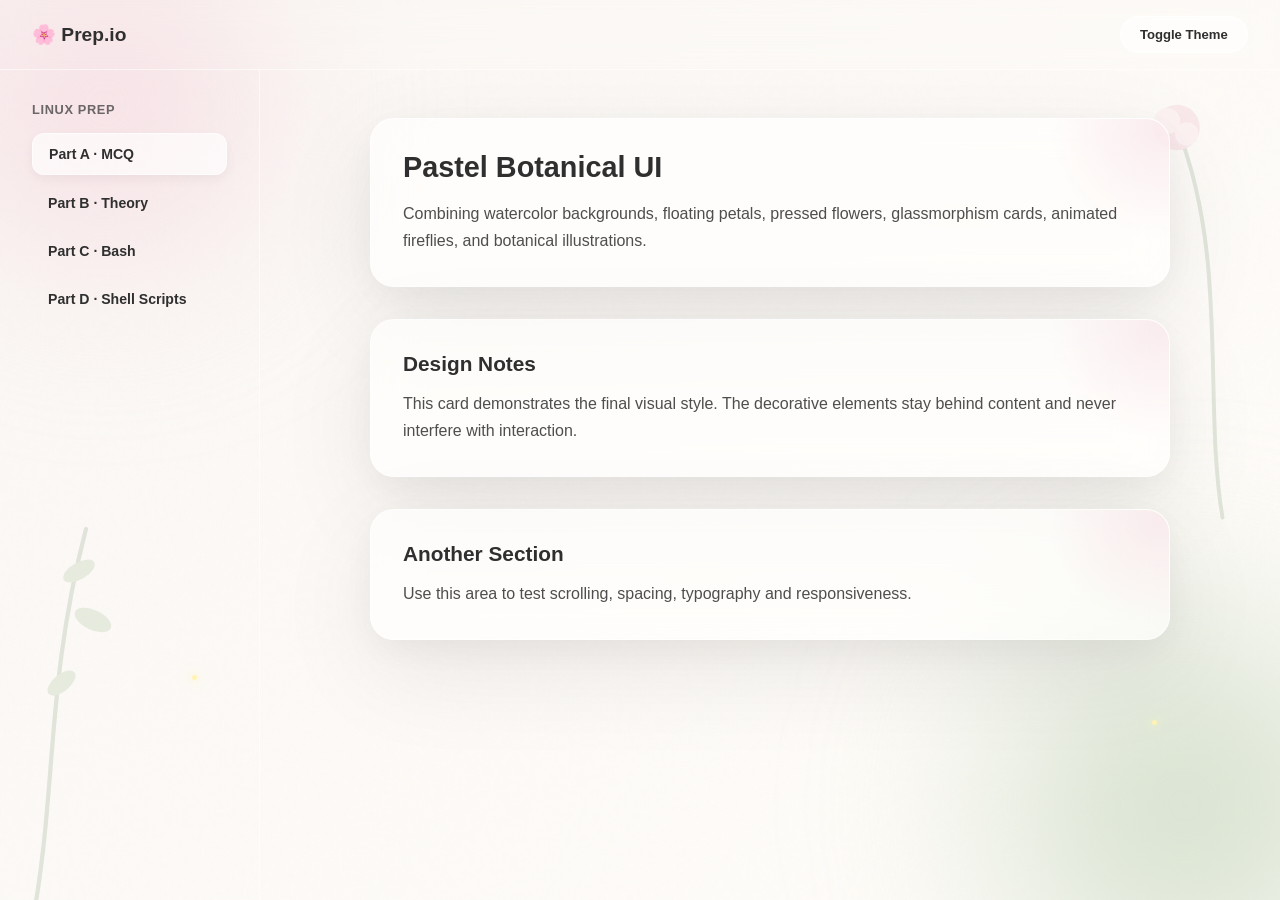
==== IOT/flower-demo.html @ 2a476074 "design: implement Botanical Journal aesthetic prototype with SVG peonies/stems, floating petals, fir" ====
<!DOCTYPE html>
<html lang="en">
<head>
  <meta charset="UTF-8">
  <meta name="viewport" content="width=device-width, initial-scale=1.0">
  <title>Pastel Botanical Dashboard</title>
  <link rel="stylesheet" href="flower-demo.css">
</head>
<body>

  <!-- Background Layer: Watercolor gradient blobs -->
  <div class="parallax-layer layer-back">
    <div class="watercolor watercolor-left"></div>
    <div class="watercolor watercolor-right"></div>
  </div>

  <!-- Middle Layer: Botanical SVG decorations -->
  <div class="parallax-layer layer-middle">
    
    <!-- Left Botanical Stem: Eucalyptus Leaves -->
    <div class="botanical-wrapper left-wrap">
      <svg class="botanical botanical-left" viewBox="0 0 400 700" xmlns="http://www.w3.org/2000/svg">
        <path d="M100 700 C140 500 120 350 180 120" class="stem" />
        <ellipse cx="170" cy="180" rx="25" ry="12" class="leaf" transform="rotate(-30 170 180)" />
        <ellipse cx="190" cy="250" rx="28" ry="14" class="leaf" transform="rotate(25 190 250)" />
        <ellipse cx="145" cy="340" rx="24" ry="12" class="leaf" transform="rotate(-40 145 340)" />
      </svg>
    </div>
    
    <!-- Right Botanical Stem: Peony Blooms -->
    <div class="botanical-wrapper right-wrap">
      <svg class="botanical botanical-right" viewBox="0 0 400 700" xmlns="http://www.w3.org/2000/svg">
        <path d="M250 700 C220 520 260 300 180 100" class="stem" />
        <circle cx="180" cy="100" r="35" class="peony" />
        <circle cx="165" cy="90" r="20" class="peony-inner" />
        <circle cx="195" cy="110" r="18" class="peony-inner" />
      </svg>
    </div>

  </div>

  <!-- Animated floating fireflies -->
  <div class="fireflies">
    <span></span>
    <span></span>
    <span></span>
    <span></span>
    <span></span>
  </div>

  <!-- Floating petals -->
  <div class="petals">
    <span></span>
    <span></span>
    <span></span>
    <span></span>
    <span></span>
    <span></span>
    <span></span>
  </div>

  <!-- Header -->
  <header>
    <div class="brand">🌸 Prep.io</div>
    <button id="themeToggle">Toggle Theme</button>
  </header>

  <!-- Main Grid Layout -->
  <div class="layout">
    
    <!-- Sidebar -->
    <aside class="sidebar">
      <h3>Linux Prep</h3>
      <ul>
        <li class="active">Part A · MCQ</li>
        <li>Part B · Theory</li>
        <li>Part C · Bash</li>
        <li>Part D · Shell Scripts</li>
      </ul>
    </aside>

    <!-- Content Pane -->
    <main>
      <div class="card">
        <h1>Pastel Botanical UI</h1>
        <p>
          Combining watercolor backgrounds,
          floating petals,
          pressed flowers,
          glassmorphism cards,
          animated fireflies,
          and botanical illustrations.
        </p>
      </div>

      <div class="card">
        <h2>Design Notes</h2>
        <p>
          This card demonstrates the final visual style.
          The decorative elements stay behind content and never interfere with interaction.
        </p>
      </div>

      <div class="card">
        <h2>Another Section</h2>
        <p>
          Use this area to test scrolling, spacing, typography and responsiveness.
        </p>
      </div>
    </main>

  </div>

  <!-- Interactive JavaScript -->
  <script>
    // Theme toggle logic (body.dark variable changes)
    const btn = document.getElementById("themeToggle");
    btn.addEventListener("click", () => {
      document.body.classList.toggle("dark");
    });

    // Layered Parallax Movement (translates wrapper blocks to keep sways active)
    document.addEventListener("mousemove", (e) => {
      const x = (e.clientX / window.innerWidth - 0.5) * 20;
      const y = (e.clientY / window.innerHeight - 0.5) * 20;
      
      const wrapLeft = document.querySelector(".left-wrap");
      const wrapRight = document.querySelector(".right-wrap");
      
      if (wrapLeft) {
        wrapLeft.style.transform = `translate(${x}px, ${y}px)`;
      }
      
      if (wrapRight) {
        wrapRight.style.transform = `translate(${-x}px, ${-y}px)`;
      }
    });
  </script>

</body>
</html>
---- IOT/flower-demo.css ----
/* ============================================================
   PREMIUM "BOTANICAL JOURNAL" SANDBOX STYLESHEET
   ============================================================ */

/* Premium Palette Variables */
:root {
  --blush: #f5d7df;
  --lavender: #ddd5f7;
  --sage: #cad9c2;
  --cream: #fffdf9;
  --peony: #efb4c5;
  --peony-dark: #df95aa;
  --leaf: #a7c19b;
  --gold: #e7c97d;
  
  --bg: #faf7f4;
  --panel: rgba(255, 255, 255, 0.65);
  --text: #2f2f2f;
  --border: rgba(255, 255, 255, 0.6);
  --shadow: rgba(0, 0, 0, 0.05);
  --shadow-deep: rgba(0, 0, 0, 0.08);
}

body.dark {
  --bg: #18171b;
  --panel: rgba(40, 40, 45, 0.55);
  --text: #f3f3f3;
  --border: rgba(255, 255, 255, 0.08);
  --shadow: rgba(0, 0, 0, 0.2);
  --shadow-deep: rgba(0, 0, 0, 0.35);
  
  --blush: #7a5d65;
  --lavender: #5a547a;
  --sage: #4e5e48;
  --cream: #1e1b20;
  --peony: #df95aa;
  --peony-dark: #b86b80;
  --leaf: #7e9b7b;
  --gold: #b5984d;
}

* {
  margin: 0;
  padding: 0;
  box-sizing: border-box;
}

/* Base Body with Inline SVG Paper Texture */
body {
  font-family: Inter, Segoe UI, sans-serif;
  background: linear-gradient(135deg, var(--bg), #fffdf9);
  color: var(--text);
  min-height: 100vh;
  overflow: hidden;
  display: flex;
  flex-direction: column;
  transition: background-color 0.4s ease, color 0.4s ease;
  position: relative;
}

body.dark {
  background: linear-gradient(135deg, var(--bg), #1c1a1f);
}

/* Subtle offline paper texture */
body::before {
  content: "";
  position: fixed;
  inset: 0;
  background-image: url("data:image/svg+xml,%3Csvg viewBox='0 0 200 200' xmlns='http://www.w3.org/2000/svg'%3E%3Cfilter id='noiseFilter'%3E%3CfeTurbulence type='fractalNoise' baseFrequency='0.65' numOctaves='3' stitchTiles='stitch'/%3E%3C/filter%3E%3Crect width='100%25' height='100%25' filter='url(%23noiseFilter)'/%3E%3C/svg%3E");
  opacity: 0.015;
  pointer-events: none;
  z-index: -10;
}

/* HEADER */
header {
  height: 70px;
  display: flex;
  align-items: center;
  justify-content: space-between;
  padding: 0 2rem;
  position: relative;
  z-index: 50;
  backdrop-filter: blur(15px);
  border-bottom: 1px solid var(--border);
}

.brand {
  font-size: 1.2rem;
  font-weight: 700;
}

header button {
  padding: 0.6rem 1.2rem;
  border: 1px solid var(--border);
  border-radius: 999px;
  cursor: pointer;
  background: var(--panel);
  color: var(--text);
  font-family: inherit;
  font-weight: 600;
  font-size: 0.82rem;
  transition: all 0.2s ease;
}

header button:hover {
  background: var(--bg);
  transform: translateY(-1px);
}

/* LAYOUT */
.layout {
  display: flex;
  flex: 1;
  height: calc(100vh - 70px);
  position: relative;
}

.sidebar {
  width: 260px;
  padding: 2rem;
  border-right: 1px solid var(--border);
  z-index: 5;
}

.sidebar h3 {
  font-size: 0.8rem;
  text-transform: uppercase;
  font-weight: 700;
  letter-spacing: 0.05em;
  color: var(--text);
  opacity: 0.7;
  margin-bottom: 1rem;
}

.sidebar ul {
  list-style: none;
}

.sidebar li {
  padding: 0.75rem 1rem;
  border-radius: 12px;
  margin-bottom: 0.5rem;
  font-size: 0.88rem;
  font-weight: 550;
  color: var(--text);
  cursor: pointer;
  transition: all 0.2s ease;
}

.sidebar li.active {
  background: var(--panel);
  border: 1px solid var(--border);
  box-shadow: 0 4px 12px var(--shadow);
}

main {
  flex: 1;
  padding: 3rem;
  overflow-y: auto;
  z-index: 5;
}

/* EXTRA PREMIUM GLASS CARDS */
.card {
  background: var(--panel);
  backdrop-filter: blur(24px) saturate(180%);
  border: 1px solid var(--border);
  border-radius: 24px;
  padding: 2rem;
  margin-bottom: 2rem;
  box-shadow: 0 10px 40px var(--shadow), 0 30px 100px var(--shadow-deep);
  position: relative;
  overflow: hidden;
  max-width: 800px;
  margin-left: auto;
  margin-right: auto;
  transition: transform 0.25s ease, box-shadow 0.25s ease;
}

.card:hover {
  transform: translateY(-2px);
  box-shadow: 0 15px 45px var(--shadow), 0 35px 110px var(--shadow-deep);
}

.card::before {
  content: "";
  position: absolute;
  top: -100px;
  right: -100px;
  width: 220px;
  height: 220px;
  border-radius: 50%;
  background: radial-gradient(circle, var(--blush), transparent 70%);
  opacity: 0.45;
  pointer-events: none;
}

.card h1 {
  font-size: 1.8rem;
  font-weight: 700;
  margin-bottom: 1rem;
}

.card h2 {
  font-size: 1.3rem;
  font-weight: 700;
  margin-bottom: 0.85rem;
}

.card p {
  line-height: 1.7;
  color: var(--text);
  opacity: 0.85;
}

/* WATERCOLOR BLOBS */
.watercolor {
  position: fixed;
  pointer-events: none;
  filter: blur(80px);
  z-index: -2;
  border-radius: 50%;
  transition: background-color 0.4s ease, transform 0.2s ease-out;
}

.watercolor-left {
  width: 450px;
  height: 450px;
  top: -120px;
  left: -120px;
  background: radial-gradient(circle, var(--blush), transparent 70%);
}

.watercolor-right {
  width: 550px;
  height: 550px;
  bottom: -180px;
  right: -180px;
  background: radial-gradient(circle, var(--sage), transparent 70%);
}

/* ============================================================
   PARALLAX LAYERS & BOTANICAL SVGS
   ============================================================ */

.parallax-layer {
  position: fixed;
  inset: 0;
  pointer-events: none;
  z-index: -1;
  will-change: transform;
}

.layer-middle {
  z-index: 1; /* Sits behind text but can frame containers */
}

/* Botanical SVG Containers */
.botanical-wrapper {
  position: absolute;
  pointer-events: none;
  will-change: transform;
  transition: transform 0.2s ease-out;
}

.left-wrap {
  left: -40px;
  bottom: -40px;
  width: 280px;
  height: 500px;
}

.right-wrap {
  right: -40px;
  top: 50px;
  width: 260px;
  height: 480px;
}

.botanical {
  width: 100%;
  height: 100%;
  display: block;
  opacity: 0.25;
  transition: opacity 0.4s ease;
}

body.dark .botanical {
  opacity: 0.15;
}

/* Leaf SVG Styles */
.stem {
  stroke: var(--floral-stem, #90a787);
  stroke-width: 6;
  fill: none;
  stroke-linecap: round;
  transition: stroke 0.4s ease;
}

.leaf {
  fill: var(--leaf, #b5c8ac);
  transition: fill 0.4s ease;
}

/* Peony SVG Styles */
.peony {
  fill: var(--peony, #efb4c5);
  transition: fill 0.4s ease;
}

.peony-inner {
  fill: #ffdbe5;
  transition: fill 0.4s ease;
}

body.dark .peony-inner {
  fill: #ffccd8;
}

/* Gentle Plant Sway Animations */
@keyframes plantSway {
  0% { transform: rotate(-2deg); }
  50% { transform: rotate(2deg); }
  100% { transform: rotate(-2deg); }
}

.botanical-left {
  animation: plantSway 9s ease-in-out infinite;
  transform-origin: bottom center;
}

.botanical-right {
  animation: plantSway 11s ease-in-out infinite reverse;
  transform-origin: bottom center;
}


/* ============================================================
   FIREFLIES & FLOATING PETALS
   ============================================================ */

.fireflies {
  position: fixed;
  inset: 0;
  pointer-events: none;
  z-index: 0;
}

.fireflies span {
  position: absolute;
  width: 5px;
  height: 5px;
  border-radius: 50%;
  background: #fff3b5;
  box-shadow: 0 0 10px #fff3b5, 0 0 20px #fff3b5;
  animation: firefly 12s linear infinite;
  will-change: transform, opacity;
}

.fireflies span:nth-child(1) { left: 15%; top: 75%; animation-delay: 0s; animation-duration: 12s; }
.fireflies span:nth-child(2) { left: 30%; top: 40%; animation-delay: 2s; animation-duration: 9s; }
.fireflies span:nth-child(3) { left: 55%; top: 65%; animation-delay: 4s; animation-duration: 14s; }
.fireflies span:nth-child(4) { left: 75%; top: 25%; animation-delay: 1s; animation-duration: 10s; }
.fireflies span:nth-child(5) { left: 90%; top: 80%; animation-delay: 3s; animation-duration: 11s; }

@keyframes firefly {
  0% {
    opacity: 0;
    transform: translateY(0) translateX(0);
  }
  20% {
    opacity: 0.8;
  }
  50% {
    transform: translateY(-80px) translateX(30px);
    opacity: 1;
  }
  80% {
    opacity: 0.6;
  }
  100% {
    opacity: 0;
    transform: translateY(-160px) translateX(-10px);
  }
}

/* Floating animated petals */
.petals {
  position: fixed;
  inset: 0;
  pointer-events: none;
  overflow: hidden;
  z-index: 1;
}

.petals span {
  position: absolute;
  bottom: -50px;
  width: 14px;
  height: 14px;
  background: var(--blush);
  border-radius: 70% 0 70% 0;
  opacity: 0.35;
  animation: floatPetal linear infinite;
  will-change: transform;
}

.petals span:nth-child(1) { left: 5%; animation-duration: 18s; }
.petals span:nth-child(2) { left: 18%; animation-duration: 24s; }
.petals span:nth-child(3) { left: 35%; animation-duration: 20s; }
.petals span:nth-child(4) { left: 52%; animation-duration: 23s; }
.petals span:nth-child(5) { left: 68%; animation-duration: 21s; }
.petals span:nth-child(6) { left: 82%; animation-duration: 26s; }
.petals span:nth-child(7) { left: 94%; animation-duration: 17s; }

@keyframes floatPetal {
  from {
    transform: translateY(105vh) rotate(0deg);
  }
  to {
    transform: translateY(-20vh) rotate(720deg);
  }
}

/* MOBILE */
@media (max-width: 900px) {
  .sidebar {
    display: none;
  }
  
  main {
    padding: 1.5rem;
  }
  
  .card {
    padding: 1.5rem;
  }
  
  .left-wrap {
    width: 160px;
    height: 280px;
  }
  
  .right-wrap {
    width: 150px;
    height: 270px;
  }
  
  .watercolor-left {
    width: 250px;
    height: 250px;
  }
  
  .watercolor-right {
    width: 300px;
    height: 300px;
  }
}
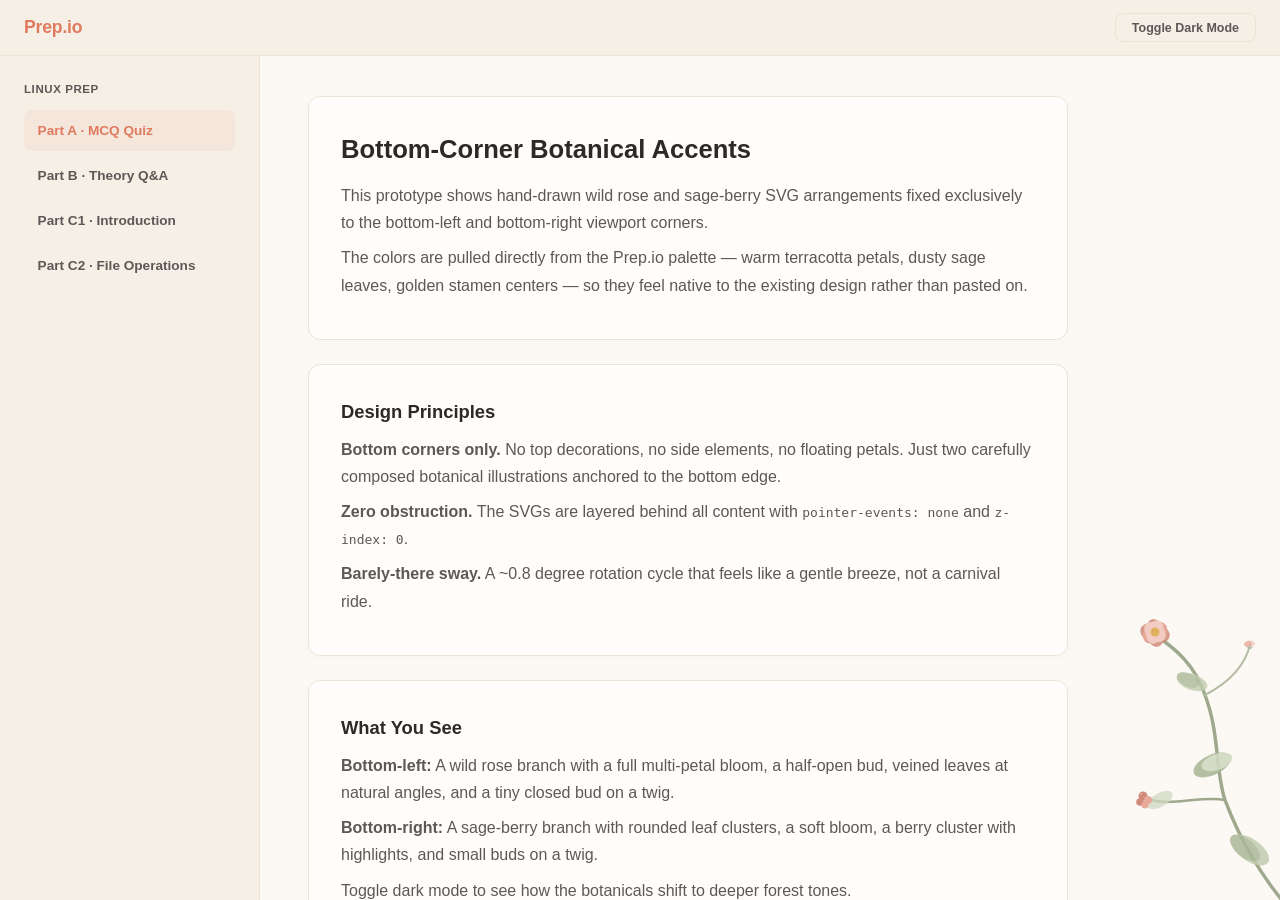
==== commit 9d7d8ee1: "design: rewrite botanical sandbox — realistic wild rose & sage-berry SVGs in bottom corners only, ma" ====
--- a/IOT/flower-demo.html
+++ b/IOT/flower-demo.html
@@ -3,137 +3,234 @@
 <head>
   <meta charset="UTF-8">
   <meta name="viewport" content="width=device-width, initial-scale=1.0">
-  <title>Pastel Botanical Dashboard</title>
+  <title>Bottom Corner Botanicals — Design Prototype</title>
   <link rel="stylesheet" href="flower-demo.css">
 </head>
 <body>
 
-  <!-- Background Layer: Watercolor gradient blobs -->
-  <div class="parallax-layer layer-back">
-    <div class="watercolor watercolor-left"></div>
-    <div class="watercolor watercolor-right"></div>
+  <!-- ═══════════════════════════════════════════════════════════
+       BOTTOM LEFT CORNER — Wild Rose Branch
+       Realistic multi-petal flowers, thorned stem, veined leaves
+       ═══════════════════════════════════════════════════════════ -->
+  <div class="corner-botanical left">
+    <svg viewBox="0 0 320 300" xmlns="http://www.w3.org/2000/svg">
+      <!-- Main curved stem rising from bottom-left -->
+      <path d="M -10 310 C 20 280, 40 240, 55 200 C 65 170, 60 140, 75 100 C 85 72, 100 55, 120 38"
+            fill="none" stroke="var(--stem)" stroke-width="3.5" stroke-linecap="round" />
+      <!-- Secondary branch -->
+      <path d="M 55 200 C 80 195, 110 210, 135 195"
+            fill="none" stroke="var(--stem)" stroke-width="2.5" stroke-linecap="round" />
+      <!-- Tertiary twig -->
+      <path d="M 75 100 C 45 90, 30 70, 22 50"
+            fill="none" stroke="var(--stem-thin)" stroke-width="2" stroke-linecap="round" />
+
+      <!-- ── LEAVES ── Realistic elongated shapes with central veins -->
+      <!-- Leaf 1 — large, lower -->
+      <g opacity="0.85">
+        <path d="M 30 255 C 15 235, 5 215, 20 200 C 32 210, 38 230, 42 248 Z" fill="var(--leaf-1)" />
+        <path d="M 30 255 C 44 240, 50 220, 52 205 C 45 215, 40 230, 38 248 Z" fill="var(--leaf-2)" />
+        <path d="M 30 255 L 36 225" fill="none" stroke="var(--stem-thin)" stroke-width="0.8" opacity="0.5" />
+      </g>
+      <!-- Leaf 2 — mid stem, opposite side -->
+      <g opacity="0.9">
+        <path d="M 62 170 C 80 155, 95 150, 100 160 C 90 165, 75 168, 65 175 Z" fill="var(--leaf-2)" />
+        <path d="M 62 170 C 50 155, 42 140, 45 130 C 52 140, 56 155, 60 168 Z" fill="var(--leaf-1)" />
+        <path d="M 62 170 L 72 152" fill="none" stroke="var(--stem-thin)" stroke-width="0.7" opacity="0.4" />
+      </g>
+      <!-- Leaf 3 — near top branch -->
+      <g opacity="0.8">
+        <path d="M 85 88 C 95 70, 105 62, 112 68 C 105 75, 95 80, 88 90 Z" fill="var(--leaf-3)" />
+        <path d="M 85 88 C 72 75, 65 60, 68 52 C 75 60, 80 75, 84 86 Z" fill="var(--leaf-1)" />
+      </g>
+      <!-- Small leaf on secondary branch -->
+      <g opacity="0.7">
+        <path d="M 110 205 C 120 192, 132 188, 138 195 C 130 198, 120 202, 112 208 Z" fill="var(--leaf-2)" />
+      </g>
+
+      <!-- ── WILD ROSE — Main bloom at top of stem ── -->
+      <!-- Back petals (darker, behind) -->
+      <g opacity="0.9">
+        <ellipse cx="120" cy="38" rx="18" ry="12" fill="var(--petal-deep)" transform="rotate(-20 120 38)" />
+        <ellipse cx="120" cy="38" rx="17" ry="11" fill="var(--petal-deep)" transform="rotate(50 120 38)" />
+        <ellipse cx="120" cy="38" rx="16" ry="10" fill="var(--petal-deep)" transform="rotate(120 120 38)" />
+      </g>
+      <!-- Front petals (lighter, overlapping) -->
+      <g>
+        <ellipse cx="120" cy="36" rx="16" ry="11" fill="var(--petal-rose)" transform="rotate(-40 120 36)" />
+        <ellipse cx="120" cy="36" rx="15" ry="10" fill="var(--petal-rose)" transform="rotate(30 120 36)" />
+        <ellipse cx="120" cy="36" rx="14" ry="10" fill="var(--petal-blush)" transform="rotate(95 120 36)" />
+        <ellipse cx="120" cy="36" rx="15" ry="9" fill="var(--petal-blush)" transform="rotate(160 120 36)" />
+        <ellipse cx="120" cy="36" rx="13" ry="9" fill="var(--petal-blush)" transform="rotate(-80 120 36)" />
+      </g>
+      <!-- Flower center — stamens -->
+      <circle cx="120" cy="36" r="5" fill="var(--petal-center)" />
+      <circle cx="118" cy="34" r="1.2" fill="#D4A24A" />
+      <circle cx="122" cy="34" r="1" fill="#D4A24A" />
+      <circle cx="120" cy="38" r="1.1" fill="#D4A24A" />
+
+      <!-- ── SMALL BUD on secondary branch ── -->
+      <g>
+        <ellipse cx="137" cy="192" rx="7" ry="5" fill="var(--petal-blush)" transform="rotate(-15 137 192)" />
+        <ellipse cx="137" cy="192" rx="6" ry="4.5" fill="var(--petal-rose)" transform="rotate(25 137 192)" />
+        <path d="M 134 196 C 136 200, 138 200, 140 196" fill="var(--bud-sage)" />
+      </g>
+
+      <!-- ── TINY BUD on tertiary twig ── -->
+      <g opacity="0.85">
+        <ellipse cx="22" cy="48" rx="5" ry="3.5" fill="var(--petal-blush)" transform="rotate(10 22 48)" />
+        <path d="M 19 51 C 21 54, 23 54, 25 51" fill="var(--bud-sage)" />
+      </g>
+    </svg>
   </div>
 
-  <!-- Middle Layer: Botanical SVG decorations -->
-  <div class="parallax-layer layer-middle">
-    
-    <!-- Left Botanical Stem: Eucalyptus Leaves -->
-    <div class="botanical-wrapper left-wrap">
-      <svg class="botanical botanical-left" viewBox="0 0 400 700" xmlns="http://www.w3.org/2000/svg">
-        <path d="M100 700 C140 500 120 350 180 120" class="stem" />
-        <ellipse cx="170" cy="180" rx="25" ry="12" class="leaf" transform="rotate(-30 170 180)" />
-        <ellipse cx="190" cy="250" rx="28" ry="14" class="leaf" transform="rotate(25 190 250)" />
-        <ellipse cx="145" cy="340" rx="24" ry="12" class="leaf" transform="rotate(-40 145 340)" />
-      </svg>
-    </div>
-    
-    <!-- Right Botanical Stem: Peony Blooms -->
-    <div class="botanical-wrapper right-wrap">
-      <svg class="botanical botanical-right" viewBox="0 0 400 700" xmlns="http://www.w3.org/2000/svg">
-        <path d="M250 700 C220 520 260 300 180 100" class="stem" />
-        <circle cx="180" cy="100" r="35" class="peony" />
-        <circle cx="165" cy="90" r="20" class="peony-inner" />
-        <circle cx="195" cy="110" r="18" class="peony-inner" />
-      </svg>
-    </div>
-
+  <!-- ═══════════════════════════════════════════════════════════
+       BOTTOM RIGHT CORNER — Sage & Berry Branch
+       Rounded sage leaves, tiny berries, delicate fronds
+       ═══════════════════════════════════════════════════════════ -->
+  <div class="corner-botanical right">
+    <svg viewBox="0 0 320 300" xmlns="http://www.w3.org/2000/svg">
+      <!-- Main stem from bottom-right -->
+      <path d="M 330 310 C 300 275, 280 240, 265 200 C 255 170, 260 135, 245 95 C 235 65, 215 48, 195 35"
+            fill="none" stroke="var(--stem)" stroke-width="3.5" stroke-linecap="round" />
+      <!-- Secondary branch sweeping left -->
+      <path d="M 265 200 C 240 195, 210 208, 185 198"
+            fill="none" stroke="var(--stem)" stroke-width="2.5" stroke-linecap="round" />
+      <!-- Tertiary twig upward -->
+      <path d="M 245 95 C 270 82, 285 65, 290 45"
+            fill="none" stroke="var(--stem-thin)" stroke-width="2" stroke-linecap="round" />
+
+      <!-- ── SAGE LEAVES — rounded, soft shapes ── -->
+      <!-- Leaf cluster 1 — lower -->
+      <g opacity="0.85">
+        <ellipse cx="290" cy="250" rx="22" ry="11" fill="var(--leaf-1)" transform="rotate(35 290 250)" />
+        <ellipse cx="285" cy="248" rx="18" ry="9" fill="var(--leaf-2)" transform="rotate(40 285 248)" />
+        <path d="M 290 250 L 278 238" fill="none" stroke="var(--stem-thin)" stroke-width="0.7" opacity="0.4" />
+      </g>
+      <!-- Leaf cluster 2 — mid, opposite side -->
+      <g opacity="0.9">
+        <ellipse cx="252" cy="165" rx="20" ry="10" fill="var(--leaf-2)" transform="rotate(-25 252 165)" />
+        <ellipse cx="257" cy="162" rx="16" ry="8" fill="var(--leaf-3)" transform="rotate(-20 257 162)" />
+        <path d="M 252 165 L 265 153" fill="none" stroke="var(--stem-thin)" stroke-width="0.7" opacity="0.4" />
+      </g>
+      <!-- Leaf cluster 3 — upper -->
+      <g opacity="0.8">
+        <ellipse cx="232" cy="82" rx="16" ry="8" fill="var(--leaf-1)" transform="rotate(20 232 82)" />
+        <ellipse cx="228" cy="80" rx="12" ry="6.5" fill="var(--leaf-2)" transform="rotate(25 228 80)" />
+      </g>
+      <!-- Small leaf on secondary branch -->
+      <g opacity="0.75">
+        <ellipse cx="200" cy="200" rx="14" ry="7" fill="var(--leaf-3)" transform="rotate(-30 200 200)" />
+      </g>
+
+      <!-- ── BERRY CLUSTER at secondary branch tip ── -->
+      <g>
+        <circle cx="183" cy="196" r="4.5" fill="var(--petal-deep)" />
+        <circle cx="188" cy="200" r="4" fill="var(--petal-rose)" />
+        <circle cx="180" cy="202" r="3.8" fill="var(--petal-deep)" />
+        <circle cx="185" cy="205" r="3.5" fill="var(--petal-rose)" />
+        <!-- Berry highlights -->
+        <circle cx="181" cy="194" r="1" fill="var(--petal-blush)" opacity="0.6" />
+        <circle cx="187" cy="198" r="0.8" fill="var(--petal-blush)" opacity="0.5" />
+      </g>
+
+      <!-- ── FLOWER — Soft bloom at top of stem ── -->
+      <!-- Back petals -->
+      <g opacity="0.85">
+        <ellipse cx="195" cy="33" rx="15" ry="10" fill="var(--petal-deep)" transform="rotate(15 195 33)" />
+        <ellipse cx="195" cy="33" rx="14" ry="9" fill="var(--petal-deep)" transform="rotate(80 195 33)" />
+        <ellipse cx="195" cy="33" rx="13" ry="9" fill="var(--petal-deep)" transform="rotate(145 195 33)" />
+      </g>
+      <!-- Front petals -->
+      <g>
+        <ellipse cx="195" cy="32" rx="13" ry="9" fill="var(--petal-rose)" transform="rotate(-30 195 32)" />
+        <ellipse cx="195" cy="32" rx="12" ry="8.5" fill="var(--petal-blush)" transform="rotate(40 195 32)" />
+        <ellipse cx="195" cy="32" rx="12" ry="8" fill="var(--petal-blush)" transform="rotate(110 195 32)" />
+        <ellipse cx="195" cy="32" rx="11" ry="8" fill="var(--petal-blush)" transform="rotate(-70 195 32)" />
+      </g>
+      <!-- Center -->
+      <circle cx="195" cy="32" r="4.5" fill="var(--petal-center)" />
+      <circle cx="193" cy="30.5" r="1" fill="#D4A24A" />
+      <circle cx="197" cy="30.5" r="0.8" fill="#D4A24A" />
+
+      <!-- ── TINY BUDS on tertiary twig ── -->
+      <g opacity="0.8">
+        <ellipse cx="290" cy="44" rx="5" ry="3.5" fill="var(--petal-blush)" transform="rotate(-10 290 44)" />
+        <ellipse cx="288" cy="44" rx="4" ry="3" fill="var(--petal-rose)" transform="rotate(-15 288 44)" />
+        <path d="M 287 47 C 289 50, 291 50, 293 47" fill="var(--bud-sage)" />
+      </g>
+    </svg>
   </div>
 
-  <!-- Animated floating fireflies -->
-  <div class="fireflies">
-    <span></span>
-    <span></span>
-    <span></span>
-    <span></span>
-    <span></span>
-  </div>
-
-  <!-- Floating petals -->
-  <div class="petals">
-    <span></span>
-    <span></span>
-    <span></span>
-    <span></span>
-    <span></span>
-    <span></span>
-    <span></span>
-  </div>
-
-  <!-- Header -->
+  <!-- ══════════════════════════════════════════════════════════
+       MOCK APP LAYOUT — Matches Prep.io structure
+       ══════════════════════════════════════════════════════════ -->
   <header>
-    <div class="brand">🌸 Prep.io</div>
-    <button id="themeToggle">Toggle Theme</button>
+    <div class="brand">Prep.io</div>
+    <button class="theme-toggle" id="theme-toggle-btn">Toggle Dark Mode</button>
   </header>
 
-  <!-- Main Grid Layout -->
-  <div class="layout">
-    
-    <!-- Sidebar -->
+  <div class="container">
     <aside class="sidebar">
-      <h3>Linux Prep</h3>
-      <ul>
-        <li class="active">Part A · MCQ</li>
-        <li>Part B · Theory</li>
-        <li>Part C · Bash</li>
-        <li>Part D · Shell Scripts</li>
+      <div class="sidebar-title">Linux Prep</div>
+      <ul class="sidebar-menu">
+        <li class="sidebar-item active">Part A · MCQ Quiz</li>
+        <li class="sidebar-item">Part B · Theory Q&A</li>
+        <li class="sidebar-item">Part C1 · Introduction</li>
+        <li class="sidebar-item">Part C2 · File Operations</li>
       </ul>
     </aside>
 
-    <!-- Content Pane -->
-    <main>
+    <main class="content">
       <div class="card">
-        <h1>Pastel Botanical UI</h1>
-        <p>
-          Combining watercolor backgrounds,
-          floating petals,
-          pressed flowers,
-          glassmorphism cards,
-          animated fireflies,
-          and botanical illustrations.
+        <h1>Bottom-Corner Botanical Accents</h1>
+        <p>
+          This prototype shows hand-drawn wild rose and sage-berry SVG arrangements 
+          fixed exclusively to the bottom-left and bottom-right viewport corners.
+        </p>
+        <p>
+          The colors are pulled directly from the Prep.io palette — warm terracotta 
+          petals, dusty sage leaves, golden stamen centers — so they feel native to 
+          the existing design rather than pasted on.
         </p>
       </div>
 
       <div class="card">
-        <h2>Design Notes</h2>
-        <p>
-          This card demonstrates the final visual style.
-          The decorative elements stay behind content and never interfere with interaction.
+        <h2>Design Principles</h2>
+        <p>
+          <strong>Bottom corners only.</strong> No top decorations, no side elements, 
+          no floating petals. Just two carefully composed botanical illustrations 
+          anchored to the bottom edge.
+        </p>
+        <p>
+          <strong>Zero obstruction.</strong> The SVGs are layered behind all content 
+          with <code>pointer-events: none</code> and <code>z-index: 0</code>.
+        </p>
+        <p>
+          <strong>Barely-there sway.</strong> A ~0.8 degree rotation cycle that feels 
+          like a gentle breeze, not a carnival ride.
         </p>
       </div>
 
       <div class="card">
-        <h2>Another Section</h2>
-        <p>
-          Use this area to test scrolling, spacing, typography and responsiveness.
+        <h2>What You See</h2>
+        <p>
+          <strong>Bottom-left:</strong> A wild rose branch with a full multi-petal bloom, 
+          a half-open bud, veined leaves at natural angles, and a tiny closed bud on a twig.
+        </p>
+        <p>
+          <strong>Bottom-right:</strong> A sage-berry branch with rounded leaf clusters, 
+          a soft bloom, a berry cluster with highlights, and small buds on a twig.
+        </p>
+        <p>
+          Toggle dark mode to see how the botanicals shift to deeper forest tones.
         </p>
       </div>
     </main>
-
   </div>
 
-  <!-- Interactive JavaScript -->
   <script>
-    // Theme toggle logic (body.dark variable changes)
-    const btn = document.getElementById("themeToggle");
-    btn.addEventListener("click", () => {
-      document.body.classList.toggle("dark");
-    });
-
-    // Layered Parallax Movement (translates wrapper blocks to keep sways active)
-    document.addEventListener("mousemove", (e) => {
-      const x = (e.clientX / window.innerWidth - 0.5) * 20;
-      const y = (e.clientY / window.innerHeight - 0.5) * 20;
-      
-      const wrapLeft = document.querySelector(".left-wrap");
-      const wrapRight = document.querySelector(".right-wrap");
-      
-      if (wrapLeft) {
-        wrapLeft.style.transform = `translate(${x}px, ${y}px)`;
-      }
-      
-      if (wrapRight) {
-        wrapRight.style.transform = `translate(${-x}px, ${-y}px)`;
-      }
+    document.getElementById('theme-toggle-btn').addEventListener('click', () => {
+      document.body.classList.toggle('dark-theme');
     });
   </script>
 
--- a/IOT/flower-demo.css
+++ b/IOT/flower-demo.css
@@ -1,461 +1,250 @@
 /* ============================================================
-   PREMIUM "BOTANICAL JOURNAL" SANDBOX STYLESHEET
+   BOTTOM-CORNER BOTANICALS — DESIGN PROTOTYPE
+   Palette matched to Prep.io: warm terracotta, sage, cream
    ============================================================ */
 
-/* Premium Palette Variables */
 :root {
-  --blush: #f5d7df;
-  --lavender: #ddd5f7;
-  --sage: #cad9c2;
-  --cream: #fffdf9;
-  --peony: #efb4c5;
-  --peony-dark: #df95aa;
-  --leaf: #a7c19b;
-  --gold: #e7c97d;
-  
-  --bg: #faf7f4;
-  --panel: rgba(255, 255, 255, 0.65);
-  --text: #2f2f2f;
-  --border: rgba(255, 255, 255, 0.6);
-  --shadow: rgba(0, 0, 0, 0.05);
-  --shadow-deep: rgba(0, 0, 0, 0.08);
-}
-
-body.dark {
-  --bg: #18171b;
-  --panel: rgba(40, 40, 45, 0.55);
-  --text: #f3f3f3;
-  --border: rgba(255, 255, 255, 0.08);
-  --shadow: rgba(0, 0, 0, 0.2);
-  --shadow-deep: rgba(0, 0, 0, 0.35);
-  
-  --blush: #7a5d65;
-  --lavender: #5a547a;
-  --sage: #4e5e48;
-  --cream: #1e1b20;
-  --peony: #df95aa;
-  --peony-dark: #b86b80;
-  --leaf: #7e9b7b;
-  --gold: #b5984d;
-}
-
-* {
-  margin: 0;
-  padding: 0;
-  box-sizing: border-box;
-}
-
-/* Base Body with Inline SVG Paper Texture */
+  --bg-color: #FCF9F5;
+  --sidebar-bg: #F5EFE6;
+  --text-primary: #2C2A29;
+  --text-secondary: #5C5856;
+  --border-color: #EBE3D5;
+  --accent: #E07A5F;
+  --sage: #81B29A;
+
+  /* Botanical palette — warm earth tones */
+  --stem: #9EA88D;
+  --stem-thin: #B3BCA4;
+  --leaf-1: #C2CCAF;
+  --leaf-2: #AAB898;
+  --leaf-3: #D1D9C0;
+  --petal-blush: #F2CCC3;
+  --petal-rose: #E8A99A;
+  --petal-deep: #D08B7A;
+  --petal-center: #E3B261;
+  --bud-sage: #A8BFAC;
+}
+
+body.dark-theme {
+  --bg-color: #181514;
+  --sidebar-bg: #201C1A;
+  --text-primary: #EAE3DC;
+  --text-secondary: #B5AAA0;
+  --border-color: #38302C;
+  --accent: #E99D87;
+  --sage: #6D9E85;
+
+  --stem: #6B7A5F;
+  --stem-thin: #7D8A70;
+  --leaf-1: #7A8E6C;
+  --leaf-2: #6C7D60;
+  --leaf-3: #8A9B78;
+  --petal-blush: #B28A80;
+  --petal-rose: #C9806E;
+  --petal-deep: #A06050;
+  --petal-center: #C9A04E;
+  --bud-sage: #7A9B82;
+}
+
+* { margin: 0; padding: 0; box-sizing: border-box; }
+
 body {
-  font-family: Inter, Segoe UI, sans-serif;
-  background: linear-gradient(135deg, var(--bg), #fffdf9);
-  color: var(--text);
-  min-height: 100vh;
+  font-family: 'Outfit', -apple-system, BlinkMacSystemFont, "Segoe UI", Roboto, sans-serif;
+  background-color: var(--bg-color);
+  color: var(--text-primary);
+  line-height: 1.6;
+  height: 100vh;
   overflow: hidden;
   display: flex;
   flex-direction: column;
-  transition: background-color 0.4s ease, color 0.4s ease;
-  position: relative;
-}
-
-body.dark {
-  background: linear-gradient(135deg, var(--bg), #1c1a1f);
-}
-
-/* Subtle offline paper texture */
-body::before {
-  content: "";
-  position: fixed;
-  inset: 0;
-  background-image: url("data:image/svg+xml,%3Csvg viewBox='0 0 200 200' xmlns='http://www.w3.org/2000/svg'%3E%3Cfilter id='noiseFilter'%3E%3CfeTurbulence type='fractalNoise' baseFrequency='0.65' numOctaves='3' stitchTiles='stitch'/%3E%3C/filter%3E%3Crect width='100%25' height='100%25' filter='url(%23noiseFilter)'/%3E%3C/svg%3E");
-  opacity: 0.015;
-  pointer-events: none;
-  z-index: -10;
-}
-
-/* HEADER */
+  transition: background-color 0.35s ease, color 0.35s ease;
+}
+
+/* ── HEADER ── */
 header {
-  height: 70px;
+  height: 56px;
+  background-color: var(--sidebar-bg);
+  border-bottom: 1px solid var(--border-color);
   display: flex;
   align-items: center;
   justify-content: space-between;
-  padding: 0 2rem;
-  position: relative;
+  padding: 0 1.5rem;
   z-index: 50;
-  backdrop-filter: blur(15px);
-  border-bottom: 1px solid var(--border);
 }
 
 .brand {
-  font-size: 1.2rem;
-  font-weight: 700;
-}
-
-header button {
-  padding: 0.6rem 1.2rem;
-  border: 1px solid var(--border);
-  border-radius: 999px;
-  cursor: pointer;
-  background: var(--panel);
-  color: var(--text);
+  font-weight: 700;
+  font-size: 1.1rem;
+  color: var(--accent);
+  letter-spacing: -0.01em;
+}
+
+.theme-toggle {
+  background: none;
+  border: 1.5px solid var(--border-color);
+  color: var(--text-secondary);
+  padding: 0.4rem 1rem;
+  border-radius: 8px;
   font-family: inherit;
   font-weight: 600;
-  font-size: 0.82rem;
+  font-size: 0.78rem;
+  cursor: pointer;
   transition: all 0.2s ease;
 }
 
-header button:hover {
-  background: var(--bg);
-  transform: translateY(-1px);
-}
-
-/* LAYOUT */
-.layout {
+.theme-toggle:hover {
+  border-color: var(--accent);
+  color: var(--accent);
+}
+
+/* ── LAYOUT ── */
+.container {
   display: flex;
   flex: 1;
-  height: calc(100vh - 70px);
-  position: relative;
-}
-
-.sidebar {
-  width: 260px;
-  padding: 2rem;
-  border-right: 1px solid var(--border);
-  z-index: 5;
-}
-
-.sidebar h3 {
-  font-size: 0.8rem;
-  text-transform: uppercase;
-  font-weight: 700;
-  letter-spacing: 0.05em;
-  color: var(--text);
-  opacity: 0.7;
-  margin-bottom: 1rem;
-}
-
-.sidebar ul {
-  list-style: none;
-}
-
-.sidebar li {
-  padding: 0.75rem 1rem;
-  border-radius: 12px;
-  margin-bottom: 0.5rem;
-  font-size: 0.88rem;
-  font-weight: 550;
-  color: var(--text);
-  cursor: pointer;
-  transition: all 0.2s ease;
-}
-
-.sidebar li.active {
-  background: var(--panel);
-  border: 1px solid var(--border);
-  box-shadow: 0 4px 12px var(--shadow);
-}
-
-main {
-  flex: 1;
-  padding: 3rem;
-  overflow-y: auto;
-  z-index: 5;
-}
-
-/* EXTRA PREMIUM GLASS CARDS */
-.card {
-  background: var(--panel);
-  backdrop-filter: blur(24px) saturate(180%);
-  border: 1px solid var(--border);
-  border-radius: 24px;
-  padding: 2rem;
-  margin-bottom: 2rem;
-  box-shadow: 0 10px 40px var(--shadow), 0 30px 100px var(--shadow-deep);
+  height: calc(100vh - 56px);
   position: relative;
   overflow: hidden;
-  max-width: 800px;
-  margin-left: auto;
-  margin-right: auto;
-  transition: transform 0.25s ease, box-shadow 0.25s ease;
-}
-
-.card:hover {
-  transform: translateY(-2px);
-  box-shadow: 0 15px 45px var(--shadow), 0 35px 110px var(--shadow-deep);
-}
-
-.card::before {
-  content: "";
-  position: absolute;
-  top: -100px;
-  right: -100px;
-  width: 220px;
-  height: 220px;
-  border-radius: 50%;
-  background: radial-gradient(circle, var(--blush), transparent 70%);
-  opacity: 0.45;
+}
+
+aside.sidebar {
+  width: 260px;
+  background-color: var(--sidebar-bg);
+  border-right: 1px solid var(--border-color);
+  padding: 1.5rem;
+  overflow-y: auto;
+}
+
+.sidebar-title {
+  font-size: 0.72rem;
+  text-transform: uppercase;
+  font-weight: 700;
+  letter-spacing: 0.05em;
+  color: var(--text-secondary);
+  margin-bottom: 0.75rem;
+}
+
+.sidebar-menu { list-style: none; }
+
+.sidebar-item {
+  padding: 0.6rem 0.85rem;
+  border-radius: 8px;
+  font-size: 0.85rem;
+  font-weight: 550;
+  color: var(--text-secondary);
+  cursor: pointer;
+  margin-bottom: 0.25rem;
+  transition: all 0.2s ease;
+}
+
+.sidebar-item.active {
+  background-color: rgba(224, 122, 95, 0.08);
+  color: var(--accent);
+  font-weight: 600;
+}
+
+main.content {
+  flex: 1;
+  padding: 2.5rem 3rem;
+  overflow-y: auto;
+}
+
+.card {
+  background-color: #FFFDFB;
+  border: 1px solid var(--border-color);
+  border-radius: 12px;
+  padding: 2rem;
+  margin-bottom: 1.5rem;
+  max-width: 760px;
+  box-shadow: 0 2px 8px rgba(44, 42, 41, 0.02);
+}
+
+body.dark-theme .card {
+  background-color: #201C1A;
+}
+
+.card h1 {
+  font-size: 1.6rem;
+  font-weight: 700;
+  margin-bottom: 0.75rem;
+}
+
+.card h2 {
+  font-size: 1.15rem;
+  font-weight: 700;
+  margin-bottom: 0.6rem;
+}
+
+.card p {
+  color: var(--text-secondary);
+  line-height: 1.7;
+  margin-bottom: 0.5rem;
+}
+
+/* ============================================================
+   BOTTOM CORNER BOTANICAL ARRANGEMENTS
+   Fixed to viewport, layered behind everything, zero obstruction
+   ============================================================ */
+
+.corner-botanical {
+  position: fixed;
+  bottom: 0;
   pointer-events: none;
-}
-
-.card h1 {
-  font-size: 1.8rem;
-  font-weight: 700;
-  margin-bottom: 1rem;
-}
-
-.card h2 {
-  font-size: 1.3rem;
-  font-weight: 700;
-  margin-bottom: 0.85rem;
-}
-
-.card p {
-  line-height: 1.7;
-  color: var(--text);
-  opacity: 0.85;
-}
-
-/* WATERCOLOR BLOBS */
-.watercolor {
-  position: fixed;
-  pointer-events: none;
-  filter: blur(80px);
-  z-index: -2;
-  border-radius: 50%;
-  transition: background-color 0.4s ease, transform 0.2s ease-out;
-}
-
-.watercolor-left {
-  width: 450px;
-  height: 450px;
-  top: -120px;
-  left: -120px;
-  background: radial-gradient(circle, var(--blush), transparent 70%);
-}
-
-.watercolor-right {
-  width: 550px;
-  height: 550px;
-  bottom: -180px;
-  right: -180px;
-  background: radial-gradient(circle, var(--sage), transparent 70%);
-}
-
-/* ============================================================
-   PARALLAX LAYERS & BOTANICAL SVGS
-   ============================================================ */
-
-.parallax-layer {
-  position: fixed;
-  inset: 0;
-  pointer-events: none;
-  z-index: -1;
-  will-change: transform;
-}
-
-.layer-middle {
-  z-index: 1; /* Sits behind text but can frame containers */
-}
-
-/* Botanical SVG Containers */
-.botanical-wrapper {
-  position: absolute;
-  pointer-events: none;
-  will-change: transform;
-  transition: transform 0.2s ease-out;
-}
-
-.left-wrap {
-  left: -40px;
-  bottom: -40px;
-  width: 280px;
-  height: 500px;
-}
-
-.right-wrap {
-  right: -40px;
-  top: 50px;
-  width: 260px;
-  height: 480px;
-}
-
-.botanical {
+  z-index: 0;
+  overflow: visible;
+  transition: opacity 0.4s ease;
+}
+
+.corner-botanical.left {
+  left: 0;
+  width: 320px;
+  height: 300px;
+}
+
+.corner-botanical.right {
+  right: 0;
+  width: 320px;
+  height: 300px;
+}
+
+.corner-botanical svg {
   width: 100%;
   height: 100%;
   display: block;
-  opacity: 0.25;
-  transition: opacity 0.4s ease;
-}
-
-body.dark .botanical {
-  opacity: 0.15;
-}
-
-/* Leaf SVG Styles */
-.stem {
-  stroke: var(--floral-stem, #90a787);
-  stroke-width: 6;
-  fill: none;
-  stroke-linecap: round;
-  transition: stroke 0.4s ease;
-}
-
-.leaf {
-  fill: var(--leaf, #b5c8ac);
-  transition: fill 0.4s ease;
-}
-
-/* Peony SVG Styles */
-.peony {
-  fill: var(--peony, #efb4c5);
-  transition: fill 0.4s ease;
-}
-
-.peony-inner {
-  fill: #ffdbe5;
-  transition: fill 0.4s ease;
-}
-
-body.dark .peony-inner {
-  fill: #ffccd8;
-}
-
-/* Gentle Plant Sway Animations */
-@keyframes plantSway {
-  0% { transform: rotate(-2deg); }
-  50% { transform: rotate(2deg); }
-  100% { transform: rotate(-2deg); }
-}
-
-.botanical-left {
-  animation: plantSway 9s ease-in-out infinite;
-  transform-origin: bottom center;
-}
-
-.botanical-right {
-  animation: plantSway 11s ease-in-out infinite reverse;
-  transform-origin: bottom center;
-}
-
-
-/* ============================================================
-   FIREFLIES & FLOATING PETALS
-   ============================================================ */
-
-.fireflies {
-  position: fixed;
-  inset: 0;
-  pointer-events: none;
-  z-index: 0;
-}
-
-.fireflies span {
-  position: absolute;
-  width: 5px;
-  height: 5px;
-  border-radius: 50%;
-  background: #fff3b5;
-  box-shadow: 0 0 10px #fff3b5, 0 0 20px #fff3b5;
-  animation: firefly 12s linear infinite;
-  will-change: transform, opacity;
-}
-
-.fireflies span:nth-child(1) { left: 15%; top: 75%; animation-delay: 0s; animation-duration: 12s; }
-.fireflies span:nth-child(2) { left: 30%; top: 40%; animation-delay: 2s; animation-duration: 9s; }
-.fireflies span:nth-child(3) { left: 55%; top: 65%; animation-delay: 4s; animation-duration: 14s; }
-.fireflies span:nth-child(4) { left: 75%; top: 25%; animation-delay: 1s; animation-duration: 10s; }
-.fireflies span:nth-child(5) { left: 90%; top: 80%; animation-delay: 3s; animation-duration: 11s; }
-
-@keyframes firefly {
-  0% {
-    opacity: 0;
-    transform: translateY(0) translateX(0);
+  overflow: visible;
+}
+
+/* Gentle sway — extremely subtle, like a real plant */
+@keyframes gentleSway {
+  0%, 100% { transform: rotate(0deg); }
+  50% { transform: rotate(0.8deg); }
+}
+
+.corner-botanical.left {
+  transform-origin: bottom left;
+  animation: gentleSway 8s ease-in-out infinite;
+}
+
+.corner-botanical.right {
+  transform-origin: bottom right;
+  animation: gentleSway 10s ease-in-out infinite reverse;
+}
+
+/* ── RESPONSIVE ── */
+@media (max-width: 900px) {
+  aside.sidebar { display: none; }
+  main.content { padding: 1.5rem; }
+
+  .corner-botanical.left,
+  .corner-botanical.right {
+    width: 180px;
+    height: 170px;
   }
-  20% {
-    opacity: 0.8;
+}
+
+@media (max-width: 500px) {
+  .corner-botanical.left,
+  .corner-botanical.right {
+    width: 120px;
+    height: 110px;
   }
-  50% {
-    transform: translateY(-80px) translateX(30px);
-    opacity: 1;
-  }
-  80% {
-    opacity: 0.6;
-  }
-  100% {
-    opacity: 0;
-    transform: translateY(-160px) translateX(-10px);
-  }
-}
-
-/* Floating animated petals */
-.petals {
-  position: fixed;
-  inset: 0;
-  pointer-events: none;
-  overflow: hidden;
-  z-index: 1;
-}
-
-.petals span {
-  position: absolute;
-  bottom: -50px;
-  width: 14px;
-  height: 14px;
-  background: var(--blush);
-  border-radius: 70% 0 70% 0;
-  opacity: 0.35;
-  animation: floatPetal linear infinite;
-  will-change: transform;
-}
-
-.petals span:nth-child(1) { left: 5%; animation-duration: 18s; }
-.petals span:nth-child(2) { left: 18%; animation-duration: 24s; }
-.petals span:nth-child(3) { left: 35%; animation-duration: 20s; }
-.petals span:nth-child(4) { left: 52%; animation-duration: 23s; }
-.petals span:nth-child(5) { left: 68%; animation-duration: 21s; }
-.petals span:nth-child(6) { left: 82%; animation-duration: 26s; }
-.petals span:nth-child(7) { left: 94%; animation-duration: 17s; }
-
-@keyframes floatPetal {
-  from {
-    transform: translateY(105vh) rotate(0deg);
-  }
-  to {
-    transform: translateY(-20vh) rotate(720deg);
-  }
-}
-
-/* MOBILE */
-@media (max-width: 900px) {
-  .sidebar {
-    display: none;
-  }
-  
-  main {
-    padding: 1.5rem;
-  }
-  
-  .card {
-    padding: 1.5rem;
-  }
-  
-  .left-wrap {
-    width: 160px;
-    height: 280px;
-  }
-  
-  .right-wrap {
-    width: 150px;
-    height: 270px;
-  }
-  
-  .watercolor-left {
-    width: 250px;
-    height: 250px;
-  }
-  
-  .watercolor-right {
-    width: 300px;
-    height: 300px;
-  }
-}
+}
